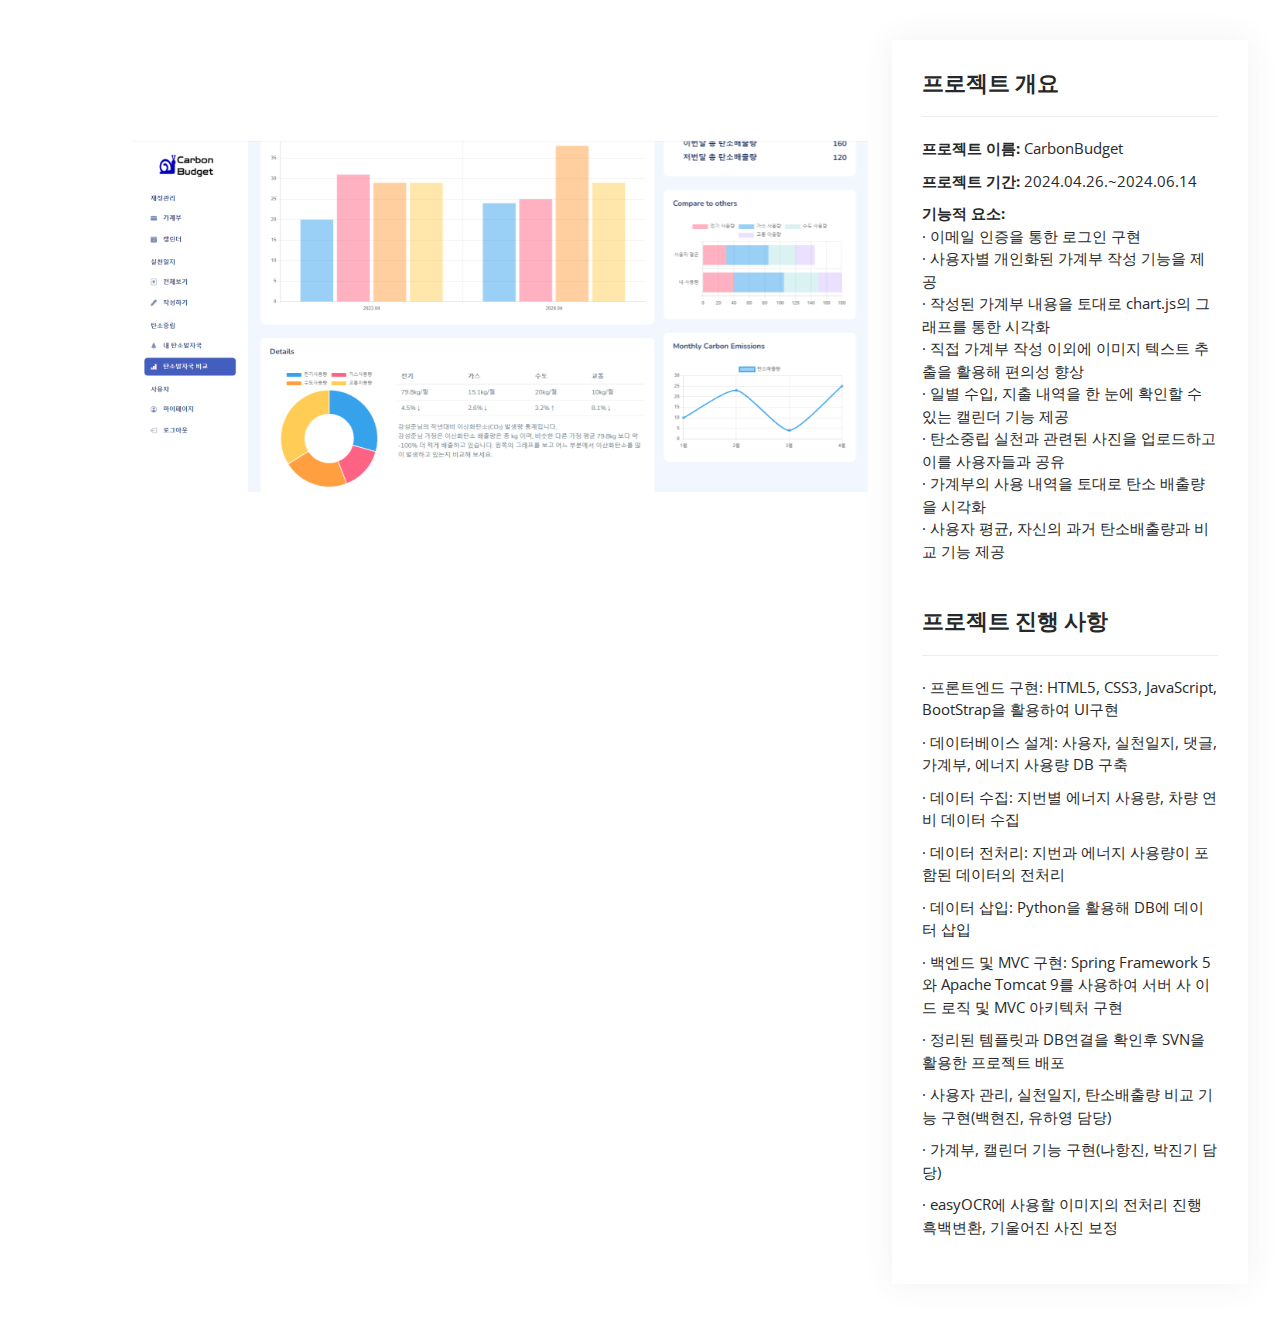
==== details/carbonBudget_proj.html @ 559eef06 "'update'" ====
<!DOCTYPE html>
<html lang="en">

<head>
  <meta charset="utf-8">
  <meta content="width=device-width, initial-scale=1.0" name="viewport">

  <title>디테일 페이지</title>
  <meta content="" name="description">
  <meta content="" name="keywords">

  <!-- Favicons -->
  <link href="/assets/img/favicon.png" rel="icon">
  <link href="/assets/img/apple-touch-icon.png" rel="apple-touch-icon">

  <!-- Google Fonts -->
  <link
    href="https://fonts.googleapis.com/css?family=Open+Sans:300,300i,400,400i,600,600i,700,700i|Raleway:300,300i,400,400i,500,500i,600,600i,700,700i|Poppins:300,300i,400,400i,500,500i,600,600i,700,700i"
    rel="stylesheet">

  <!-- Vendor CSS Files -->
  <link href="/assets/vendor/aos/aos.css" rel="stylesheet">
  <link href="/assets/vendor/bootstrap/css/bootstrap.min.css" rel="stylesheet">
  <link href="/assets/vendor/bootstrap-icons/bootstrap-icons.css" rel="stylesheet">
  <link href="/assets/vendor/boxicons/css/boxicons.min.css" rel="stylesheet">
  <link href="/assets/vendor/glightbox/css/glightbox.min.css" rel="stylesheet">
  <link href="/assets/vendor/swiper/swiper-bundle.min.css" rel="stylesheet">

  <!-- Template Main CSS File -->
  <link href="/assets/css/style.css" rel="stylesheet">

</head>
<style>
  ::-webkit-scrollbar {
    width: 7px;
  }

  ::-webkit-scrollbar-thumb {
    color: gray;
  }
</style>

<body>

  <main id="main">

    <!-- ======= Portfolio Details Section ======= -->
    <section id="portfolio-details" class="portfolio-details">
      <div class="container">

        <div class="row gy-4">

          <div class="col-lg-8">
            <div class="portfolio-details-slider swiper" style="margin-top: 100px;">
              <div class="swiper-wrapper align-items-center">

                <div class="swiper-slide">
                  <img src="/assets/img/portfolio/carbonBudget_proj.png" alt="">
                </div>

              </div>
              <div class="swiper-pagination" style="user-select: none;"></div>
            </div>
          </div>

          <div class="col-lg-4">
            <div class="portfolio-info">
              <h3>프로젝트 개요</h3>
              <ul>
                <li><strong>프로젝트 이름: </strong> CarbonBudget</li>
                <li><strong>프로젝트 기간: </strong> 2024.04.26.~2024.06.14</li>
                <li><strong>기능적 요소: </strong> <br />
                  · 이메일 인증을 통한 로그인 구현 <br />
                  · 사용자별 개인화된 가계부 작성 기능을 제공 <br />
                  · 작성된 가계부 내용을 토대로 chart.js의 그래프를 통한 시각화 <br />
                  · 직접 가계부 작성 이외에 이미지 텍스트 추출을 활용해 편의성 향상<br />
                  · 일별 수입, 지출 내역을 한 눈에 확인할 수 있는 캘린더 기능 제공<br />
                  · 탄소중립 실천과 관련된 사진을 업로드하고 이를 사용자들과 공유 <br />
                  · 가계부의 사용 내역을 토대로 탄소 배출량을 시각화<br />
                  · 사용자 평균, 자신의 과거 탄소배출량과 비교 기능 제공 <br />

              </ul>
              <div class="portfolio-description" style="overflow: auto;">
                <h3>프로젝트 진행 사항</h3>
                <ul>
                  <li>· 프론트엔드 구현: HTML5, CSS3, JavaScript, BootStrap을 활용하여 UI구현</li>
                  <li>· 데이터베이스 설계: 사용자, 실천일지, 댓글, 가계부, 에너지 사용량 DB 구축</li>
                  <li>· 데이터 수집: 지번별 에너지 사용량, 차량 연비 데이터 수집</li>
                  <li>· 데이터 전처리: 지번과 에너지 사용량이 포함된 데이터의 전처리</li>
                  <li>· 데이터 삽입: Python을 활용해 DB에 데이터 삽입 </li>
                  <li>· 백엔드 및 MVC 구현: Spring Framework 5와 Apache Tomcat 9를 사용하여 서버 사 이드 로직 및 MVC 아키텍처 구현</li>
                  <li>· 정리된 템플릿과 DB연결을 확인후 SVN을 활용한 프로젝트 배포</li>
                  <li>· 사용자 관리, 실천일지, 탄소배출량 비교 기능 구현(백현진, 유하영 담당)</li>
                  <li>· 가계부, 캘린더 기능 구현(나항진, 박진기 담당) </li>
                  <li>· easyOCR에 사용할 이미지의 전처리 진행 흑백변환, 기울어진 사진 보정 </li>
                </ul>
              </div>
            </div>

          </div>

        </div>

      </div>
    </section><!-- End Portfolio Details Section -->

  </main><!-- End #main -->

  <div id="preloader"></div>
  <a href="#" class="back-to-top d-flex align-items-center justify-content-center"><i
      class="bi bi-arrow-up-short"></i></a>

  <!-- Vendor JS Files -->
  <script src="/assets/vendor/purecounter/purecounter_vanilla.js"></script>
  <script src="/assets/vendor/aos/aos.js"></script>
  <script src="/assets/vendor/bootstrap/js/bootstrap.bundle.min.js"></script>
  <script src="/assets/vendor/glightbox/js/glightbox.min.js"></script>
  <script src="/assets/vendor/isotope-layout/isotope.pkgd.min.js"></script>
  <script src="/assets/vendor/swiper/swiper-bundle.min.js"></script>
  <script src="/assets/vendor/typed.js/typed.umd.js"></script>
  <script src="/assets/vendor/waypoints/noframework.waypoints.js"></script>
  <script src="/assets/vendor/php-email-form/validate.js"></script>

  <!-- Template Main JS File -->
  <script src="/assets/js/main.js"></script>

</body>

</html>
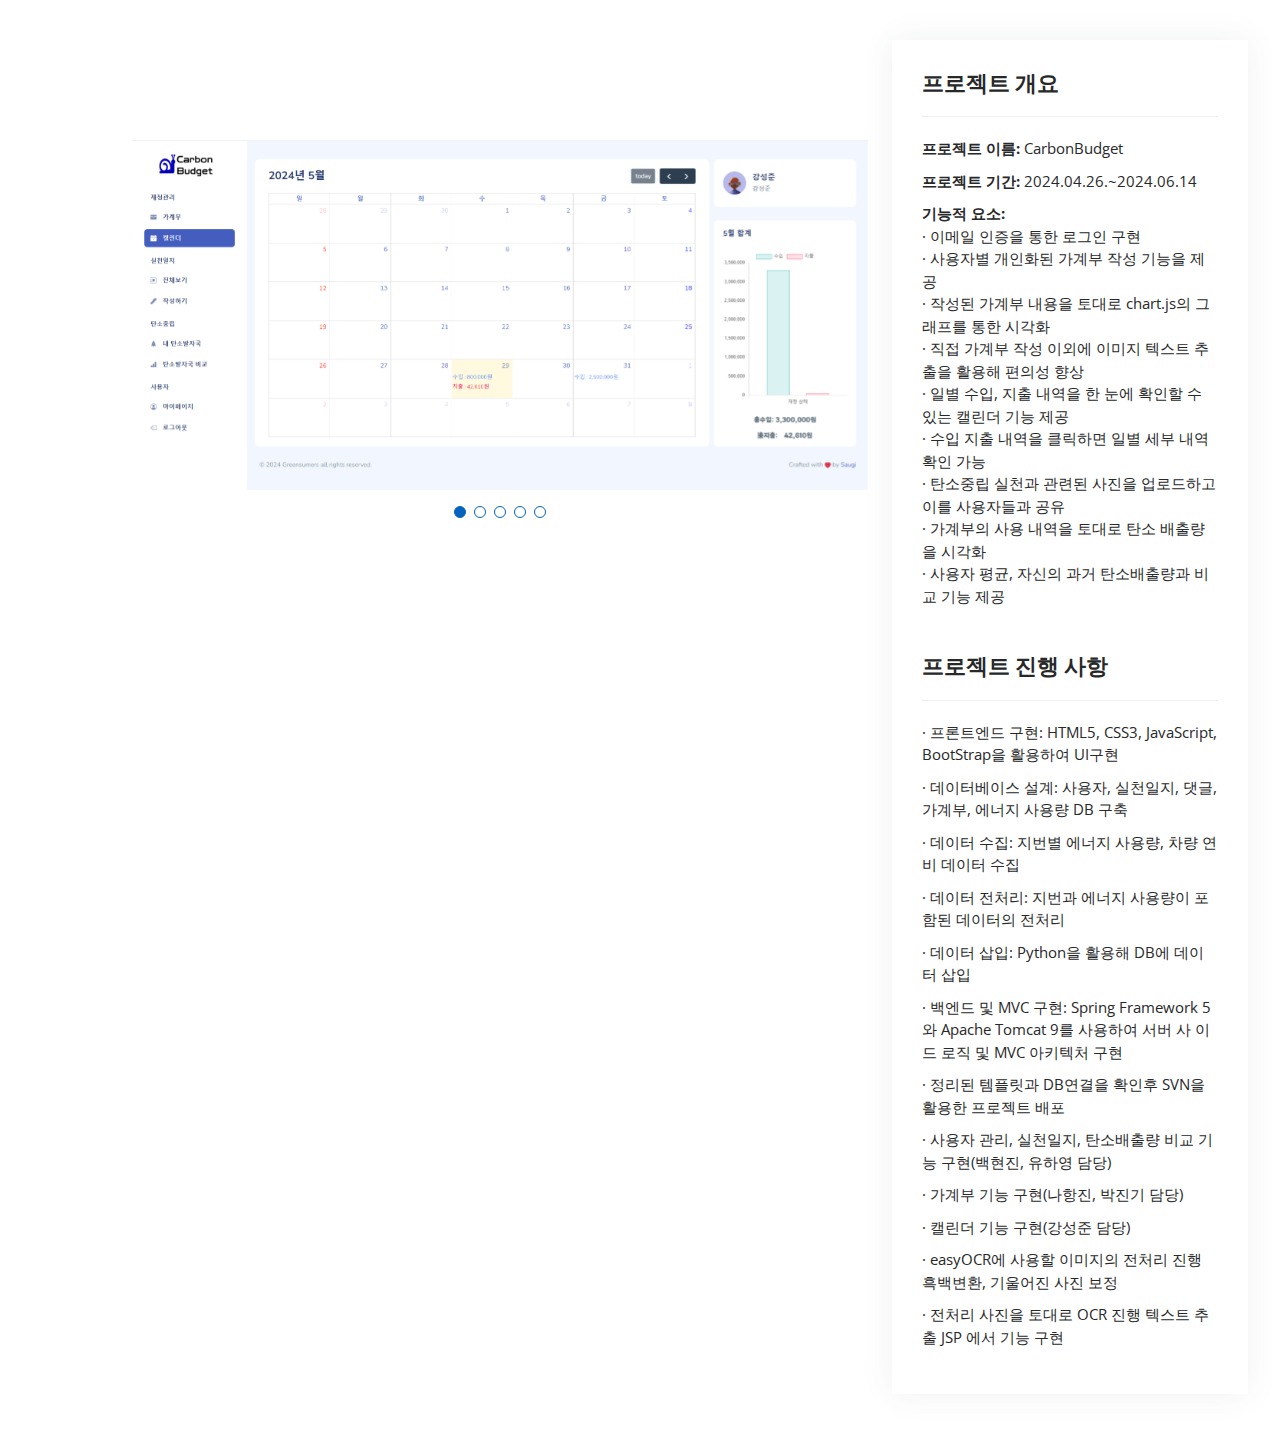
==== commit aa872ead: "'update'" ====
--- a/details/carbonBudget_proj.html
+++ b/details/carbonBudget_proj.html
@@ -55,7 +55,24 @@
               <div class="swiper-wrapper align-items-center">
 
                 <div class="swiper-slide">
-                  <img src="/assets/img/portfolio/carbonBudget_proj.png" alt="">
+                  <img src="/assets/img/portfolio/detail/Carbonbudget/calendar.png" alt="">
+                </div>
+                
+                <div class="swiper-slide">
+                  <img src="/assets/img/portfolio/detail/Carbonbudget/calendar2.png" alt="">
+                </div>
+                
+                <div class="swiper-slide">
+                  <img src="/assets/img/portfolio/detail/Carbonbudget/calendar_detail.png" alt="">
+                </div>
+
+                
+                <div class="swiper-slide">
+                  <img src="/assets/img/portfolio/detail/Carbonbudget/OCR_main.png" alt="">
+                </div>
+
+                <div class="swiper-slide">
+                  <img src="/assets/img/portfolio/detail/Carbonbudget/OCR_do.png" alt="">
                 </div>
 
               </div>
@@ -75,6 +92,7 @@
                   · 작성된 가계부 내용을 토대로 chart.js의 그래프를 통한 시각화 <br />
                   · 직접 가계부 작성 이외에 이미지 텍스트 추출을 활용해 편의성 향상<br />
                   · 일별 수입, 지출 내역을 한 눈에 확인할 수 있는 캘린더 기능 제공<br />
+                  · 수입 지출 내역을 클릭하면 일별 세부 내역 확인 가능<br />
                   · 탄소중립 실천과 관련된 사진을 업로드하고 이를 사용자들과 공유 <br />
                   · 가계부의 사용 내역을 토대로 탄소 배출량을 시각화<br />
                   · 사용자 평균, 자신의 과거 탄소배출량과 비교 기능 제공 <br />
@@ -91,8 +109,10 @@
                   <li>· 백엔드 및 MVC 구현: Spring Framework 5와 Apache Tomcat 9를 사용하여 서버 사 이드 로직 및 MVC 아키텍처 구현</li>
                   <li>· 정리된 템플릿과 DB연결을 확인후 SVN을 활용한 프로젝트 배포</li>
                   <li>· 사용자 관리, 실천일지, 탄소배출량 비교 기능 구현(백현진, 유하영 담당)</li>
-                  <li>· 가계부, 캘린더 기능 구현(나항진, 박진기 담당) </li>
+                  <li>· 가계부 기능 구현(나항진, 박진기 담당) </li>
+                  <li>· 캘린더 기능 구현(강성준 담당) </li>
                   <li>· easyOCR에 사용할 이미지의 전처리 진행 흑백변환, 기울어진 사진 보정 </li>
+                  <li>· 전처리 사진을 토대로 OCR 진행 텍스트 추출 JSP 에서 기능 구현</li>
                 </ul>
               </div>
             </div>
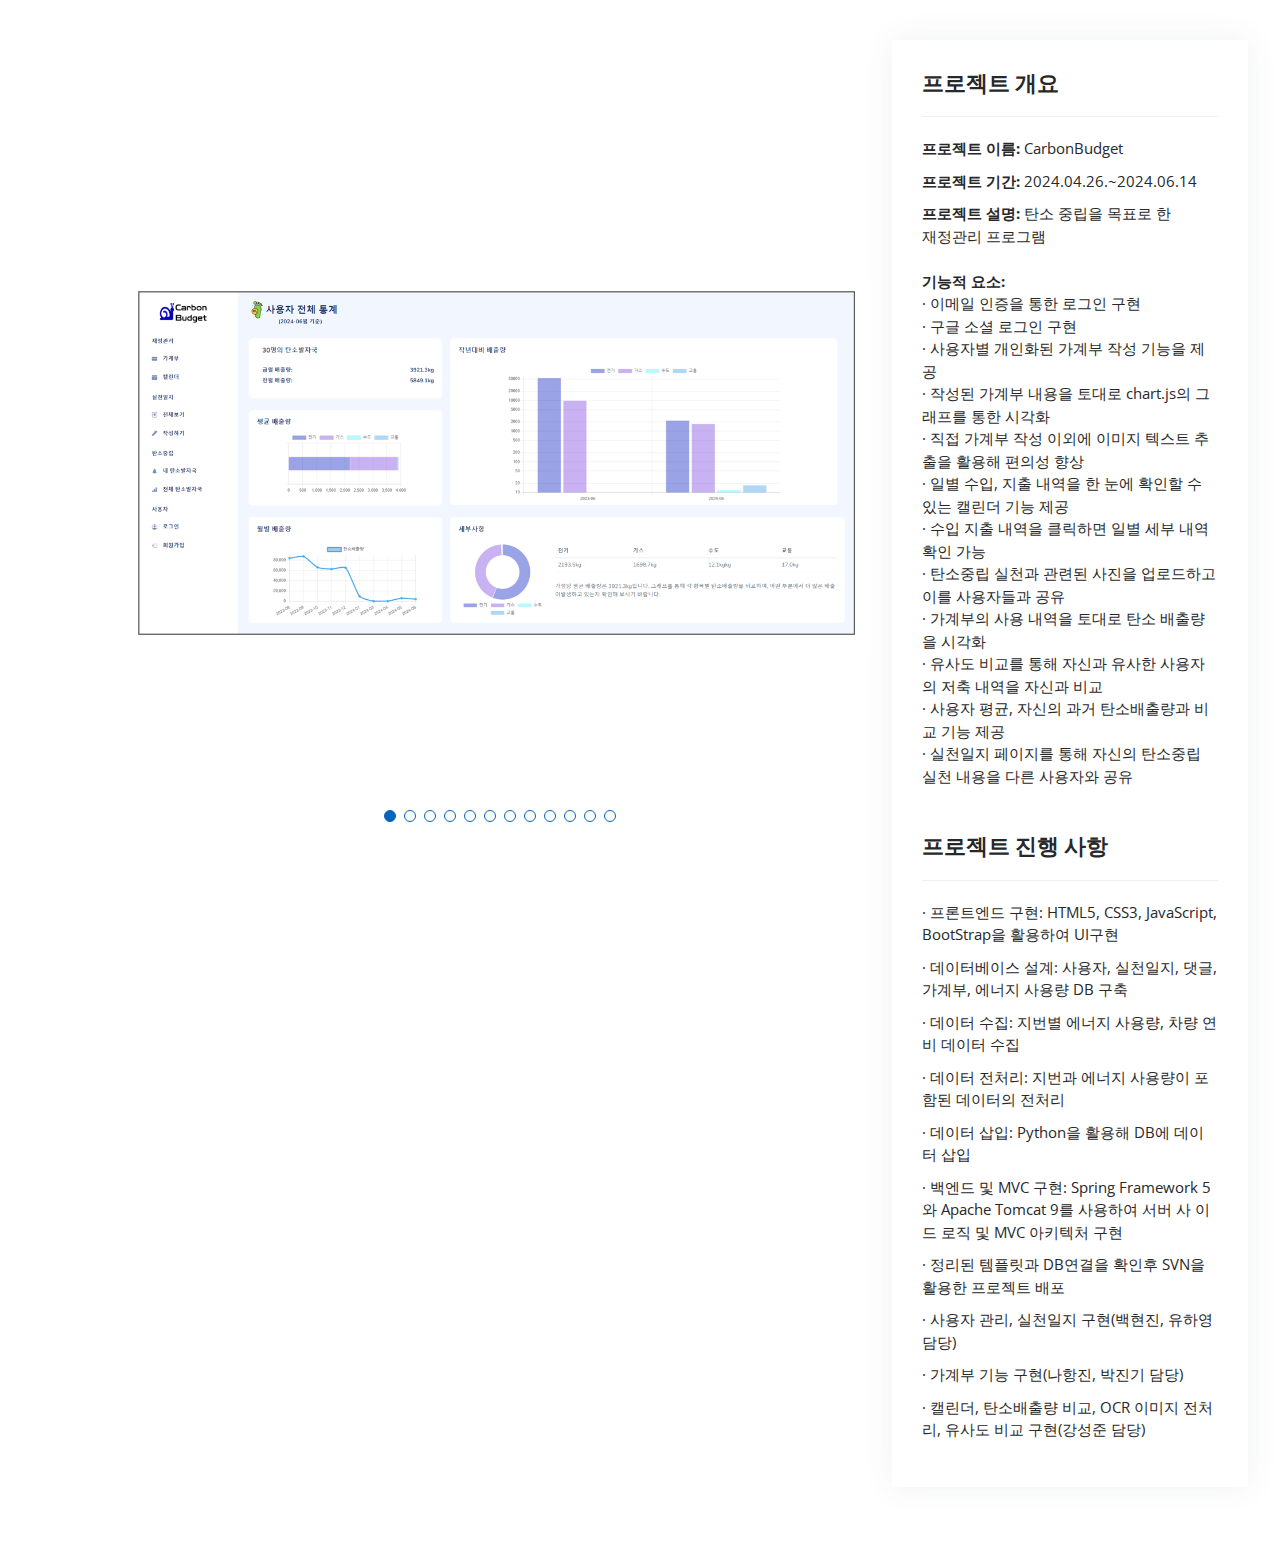
==== commit ed038473: "'update'" ====
--- a/details/carbonBudget_proj.html
+++ b/details/carbonBudget_proj.html
@@ -55,15 +55,19 @@
               <div class="swiper-wrapper align-items-center">
 
                 <div class="swiper-slide">
-                  <img src="/assets/img/portfolio/detail/Carbonbudget/calendar.png" alt="">
+                  <img src="/assets/img/portfolio/detail/Carbonbudget/메인.png" alt="">
+                </div>
+
+                <div class="swiper-slide">
+                  <img src="/assets/img/portfolio/detail/Carbonbudget/가계부.png" alt="">
                 </div>
                 
                 <div class="swiper-slide">
-                  <img src="/assets/img/portfolio/detail/Carbonbudget/calendar2.png" alt="">
+                  <img src="/assets/img/portfolio/detail/Carbonbudget/가계부작성.png" alt="">
                 </div>
                 
                 <div class="swiper-slide">
-                  <img src="/assets/img/portfolio/detail/Carbonbudget/calendar_detail.png" alt="">
+                  <img src="/assets/img/portfolio/detail/Carbonbudget/유사도비교.png" alt="">
                 </div>
 
                 
@@ -74,6 +78,31 @@
                 <div class="swiper-slide">
                   <img src="/assets/img/portfolio/detail/Carbonbudget/OCR_do.png" alt="">
                 </div>
+
+                <div class="swiper-slide">
+                  <img src="/assets/img/portfolio/detail/Carbonbudget/캘린더.png" alt="">
+                </div>
+
+                <div class="swiper-slide">
+                  <img src="/assets/img/portfolio/detail/Carbonbudget/캘린더 상세.png" alt="">
+                </div>
+
+                <div class="swiper-slide">
+                  <img src="/assets/img/portfolio/detail/Carbonbudget/실천일지.png" alt="">
+                </div>
+
+                <div class="swiper-slide">
+                  <img src="/assets/img/portfolio/detail/Carbonbudget/회원가입.png" alt="">
+                </div>
+
+                <div class="swiper-slide">
+                  <img src="/assets/img/portfolio/detail/Carbonbudget/이메일인증.png" alt="">
+                </div>
+
+                <div class="swiper-slide">
+                  <img src="/assets/img/portfolio/detail/Carbonbudget/redis.png" alt="">
+                </div>
+
 
               </div>
               <div class="swiper-pagination" style="user-select: none;"></div>
@@ -86,8 +115,10 @@
               <ul>
                 <li><strong>프로젝트 이름: </strong> CarbonBudget</li>
                 <li><strong>프로젝트 기간: </strong> 2024.04.26.~2024.06.14</li>
+                <li><strong>프로젝트 설명: </strong>탄소 중립을 목표로 한<br> 재정관리 프로그램 </li><br />
                 <li><strong>기능적 요소: </strong> <br />
                   · 이메일 인증을 통한 로그인 구현 <br />
+                  · 구글 소셜 로그인 구현 <br />
                   · 사용자별 개인화된 가계부 작성 기능을 제공 <br />
                   · 작성된 가계부 내용을 토대로 chart.js의 그래프를 통한 시각화 <br />
                   · 직접 가계부 작성 이외에 이미지 텍스트 추출을 활용해 편의성 향상<br />
@@ -95,7 +126,9 @@
                   · 수입 지출 내역을 클릭하면 일별 세부 내역 확인 가능<br />
                   · 탄소중립 실천과 관련된 사진을 업로드하고 이를 사용자들과 공유 <br />
                   · 가계부의 사용 내역을 토대로 탄소 배출량을 시각화<br />
+                  · 유사도 비교를 통해 자신과 유사한 사용자의 저축 내역을 자신과 비교<br />
                   · 사용자 평균, 자신의 과거 탄소배출량과 비교 기능 제공 <br />
+                  · 실천일지 페이지를 통해 자신의 탄소중립 실천 내용을 다른 사용자와 공유 <br />
 
               </ul>
               <div class="portfolio-description" style="overflow: auto;">
@@ -108,11 +141,9 @@
                   <li>· 데이터 삽입: Python을 활용해 DB에 데이터 삽입 </li>
                   <li>· 백엔드 및 MVC 구현: Spring Framework 5와 Apache Tomcat 9를 사용하여 서버 사 이드 로직 및 MVC 아키텍처 구현</li>
                   <li>· 정리된 템플릿과 DB연결을 확인후 SVN을 활용한 프로젝트 배포</li>
-                  <li>· 사용자 관리, 실천일지, 탄소배출량 비교 기능 구현(백현진, 유하영 담당)</li>
+                  <li>· 사용자 관리, 실천일지  구현(백현진, 유하영 담당)</li>
                   <li>· 가계부 기능 구현(나항진, 박진기 담당) </li>
-                  <li>· 캘린더 기능 구현(강성준 담당) </li>
-                  <li>· easyOCR에 사용할 이미지의 전처리 진행 흑백변환, 기울어진 사진 보정 </li>
-                  <li>· 전처리 사진을 토대로 OCR 진행 텍스트 추출 JSP 에서 기능 구현</li>
+                  <li>· 캘린더, 탄소배출량 비교, OCR 이미지 전처리, 유사도 비교 구현(강성준 담당) </li>
                 </ul>
               </div>
             </div>
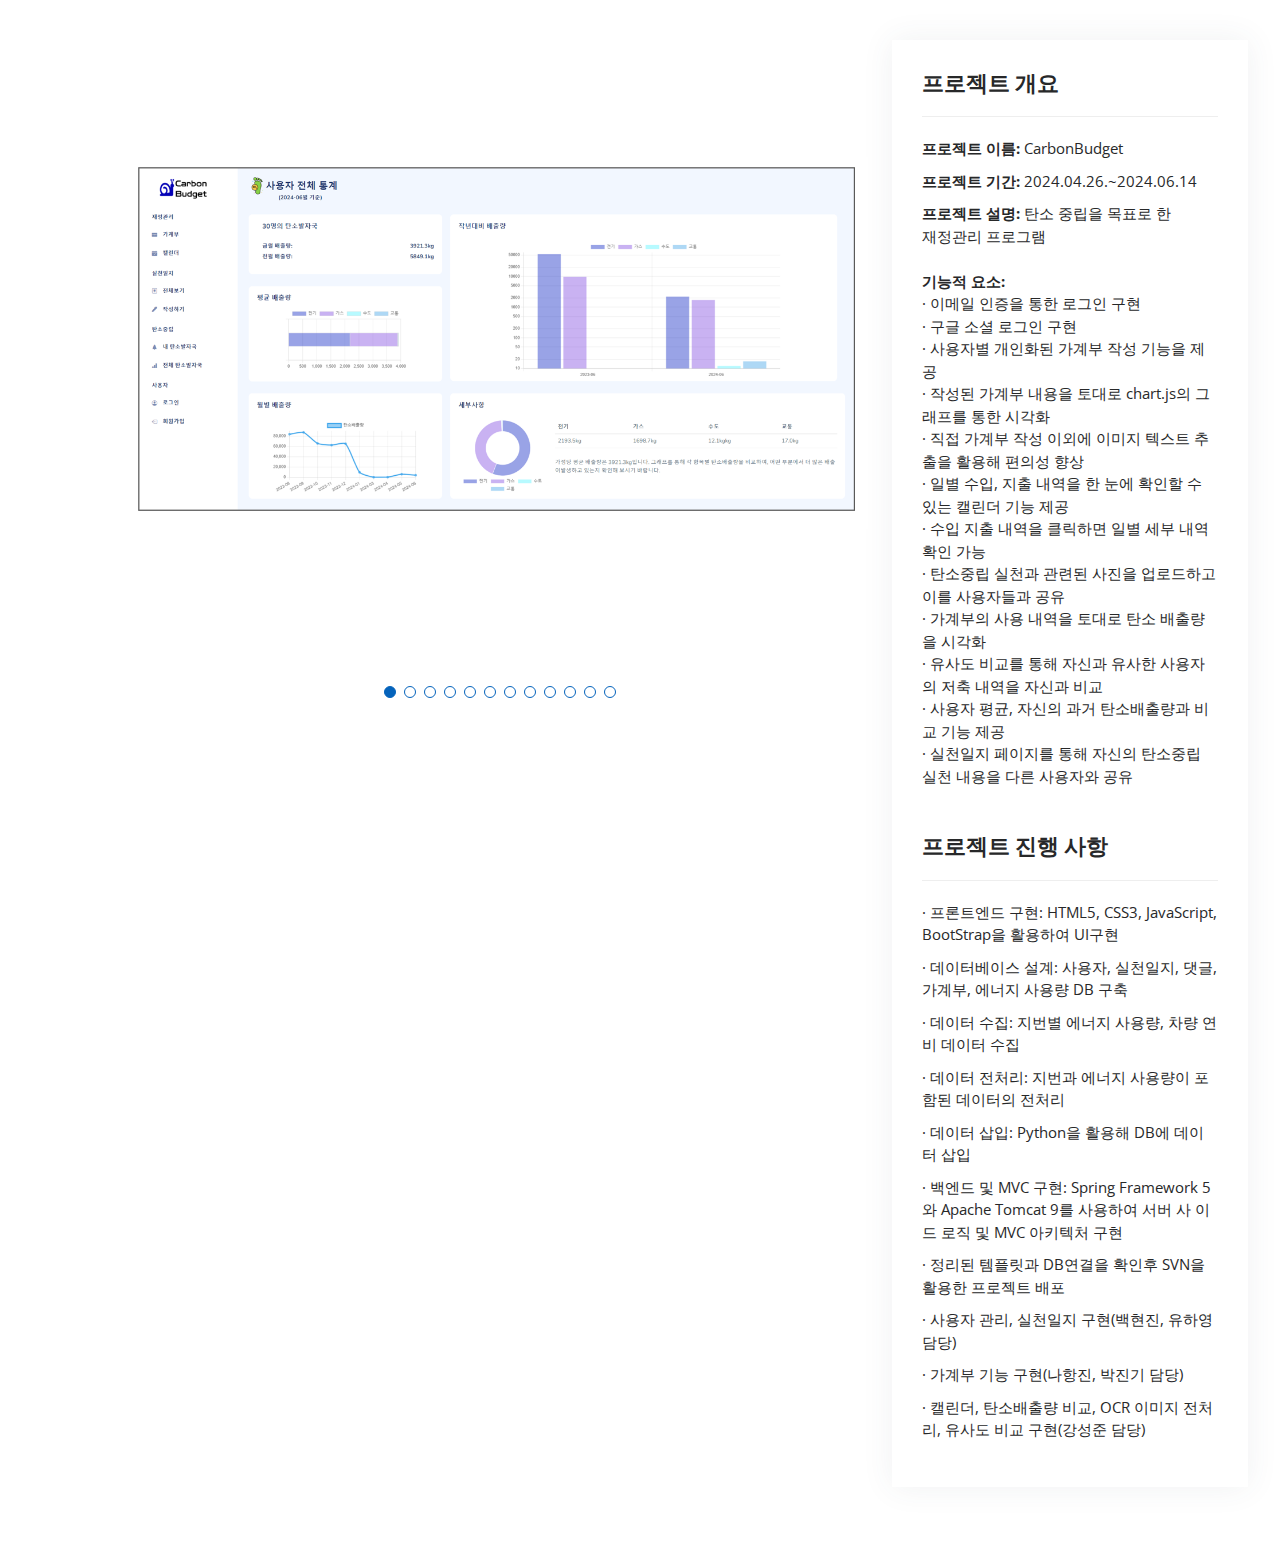
==== commit 88f186b1: "'update'" ====
--- a/details/carbonBudget_proj.html
+++ b/details/carbonBudget_proj.html
@@ -50,8 +50,8 @@
 
         <div class="row gy-4">
 
-          <div class="col-lg-8">
-            <div class="portfolio-details-slider swiper" style="margin-top: 100px;">
+          <div class="col-lg-8" style="margin-top: 0px;">
+            <div class="portfolio-details-slider swiper">
               <div class="swiper-wrapper align-items-center">
 
                 <div class="swiper-slide">
